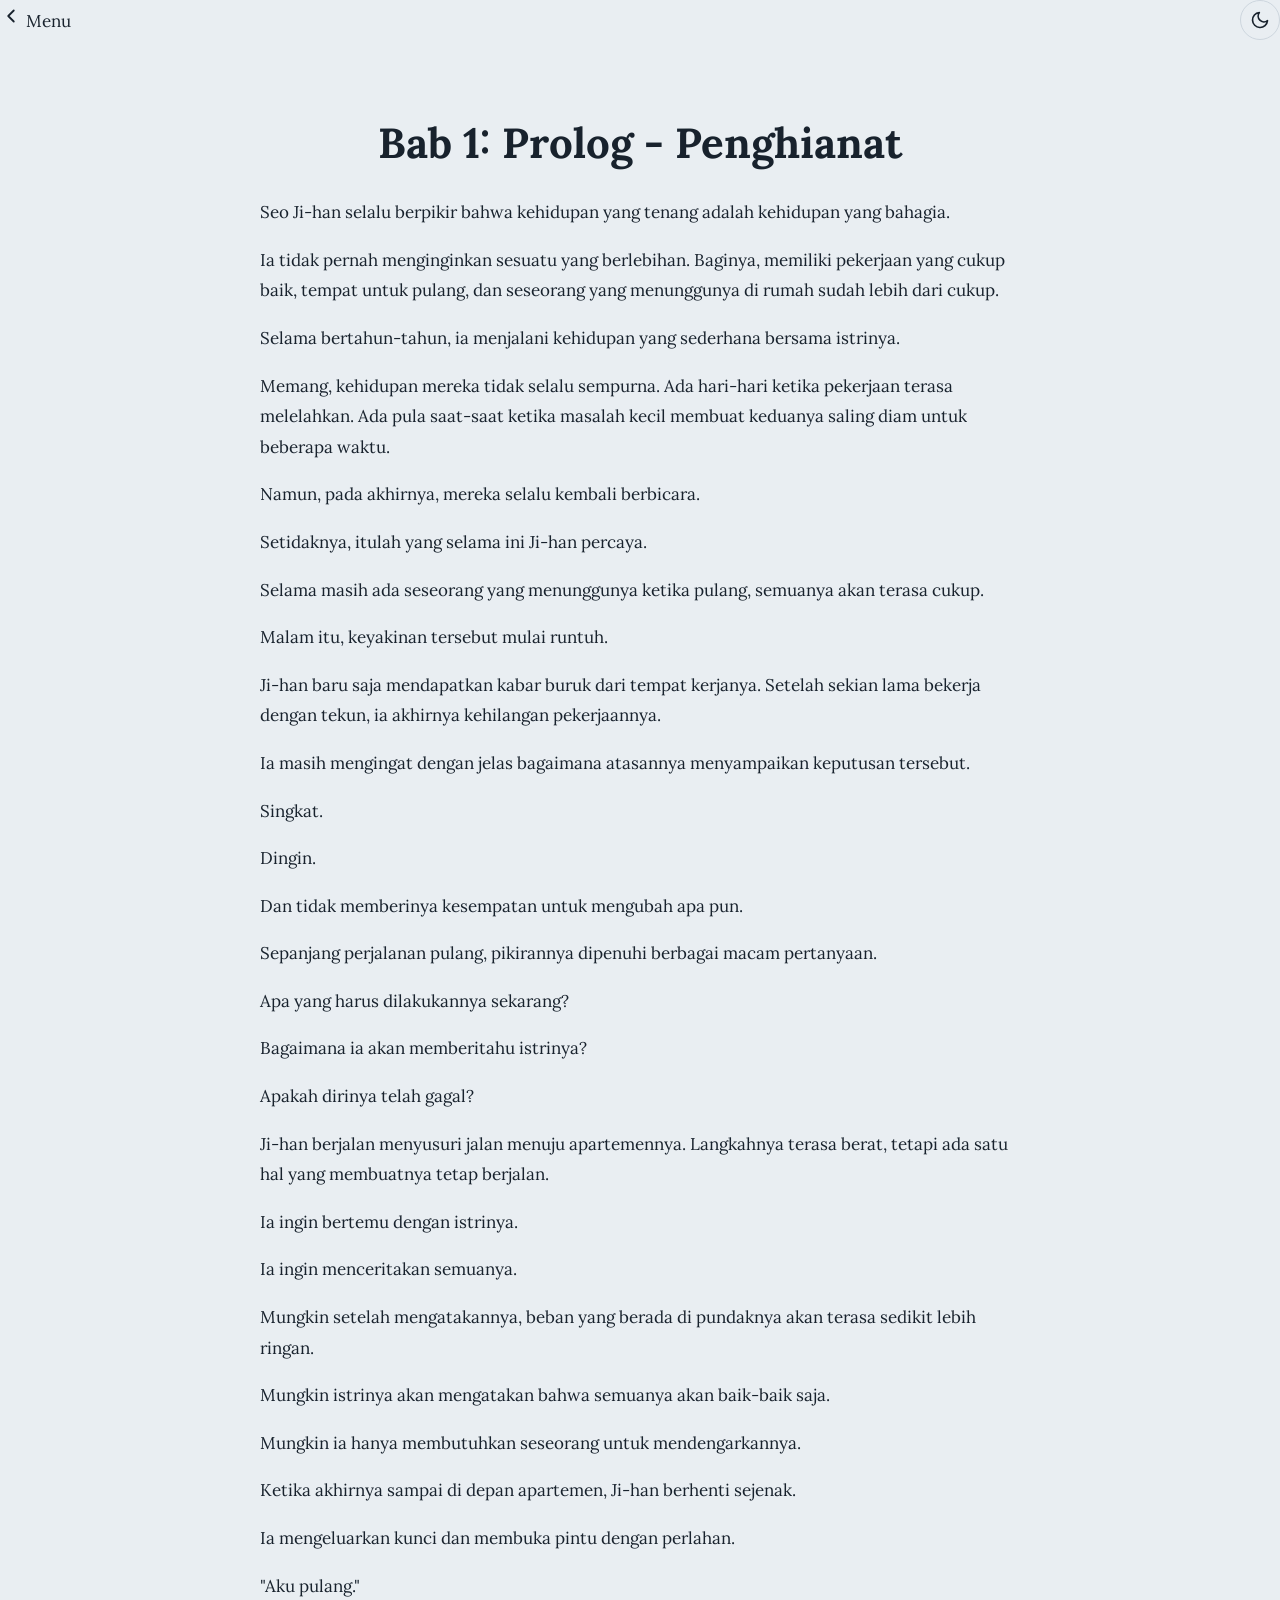
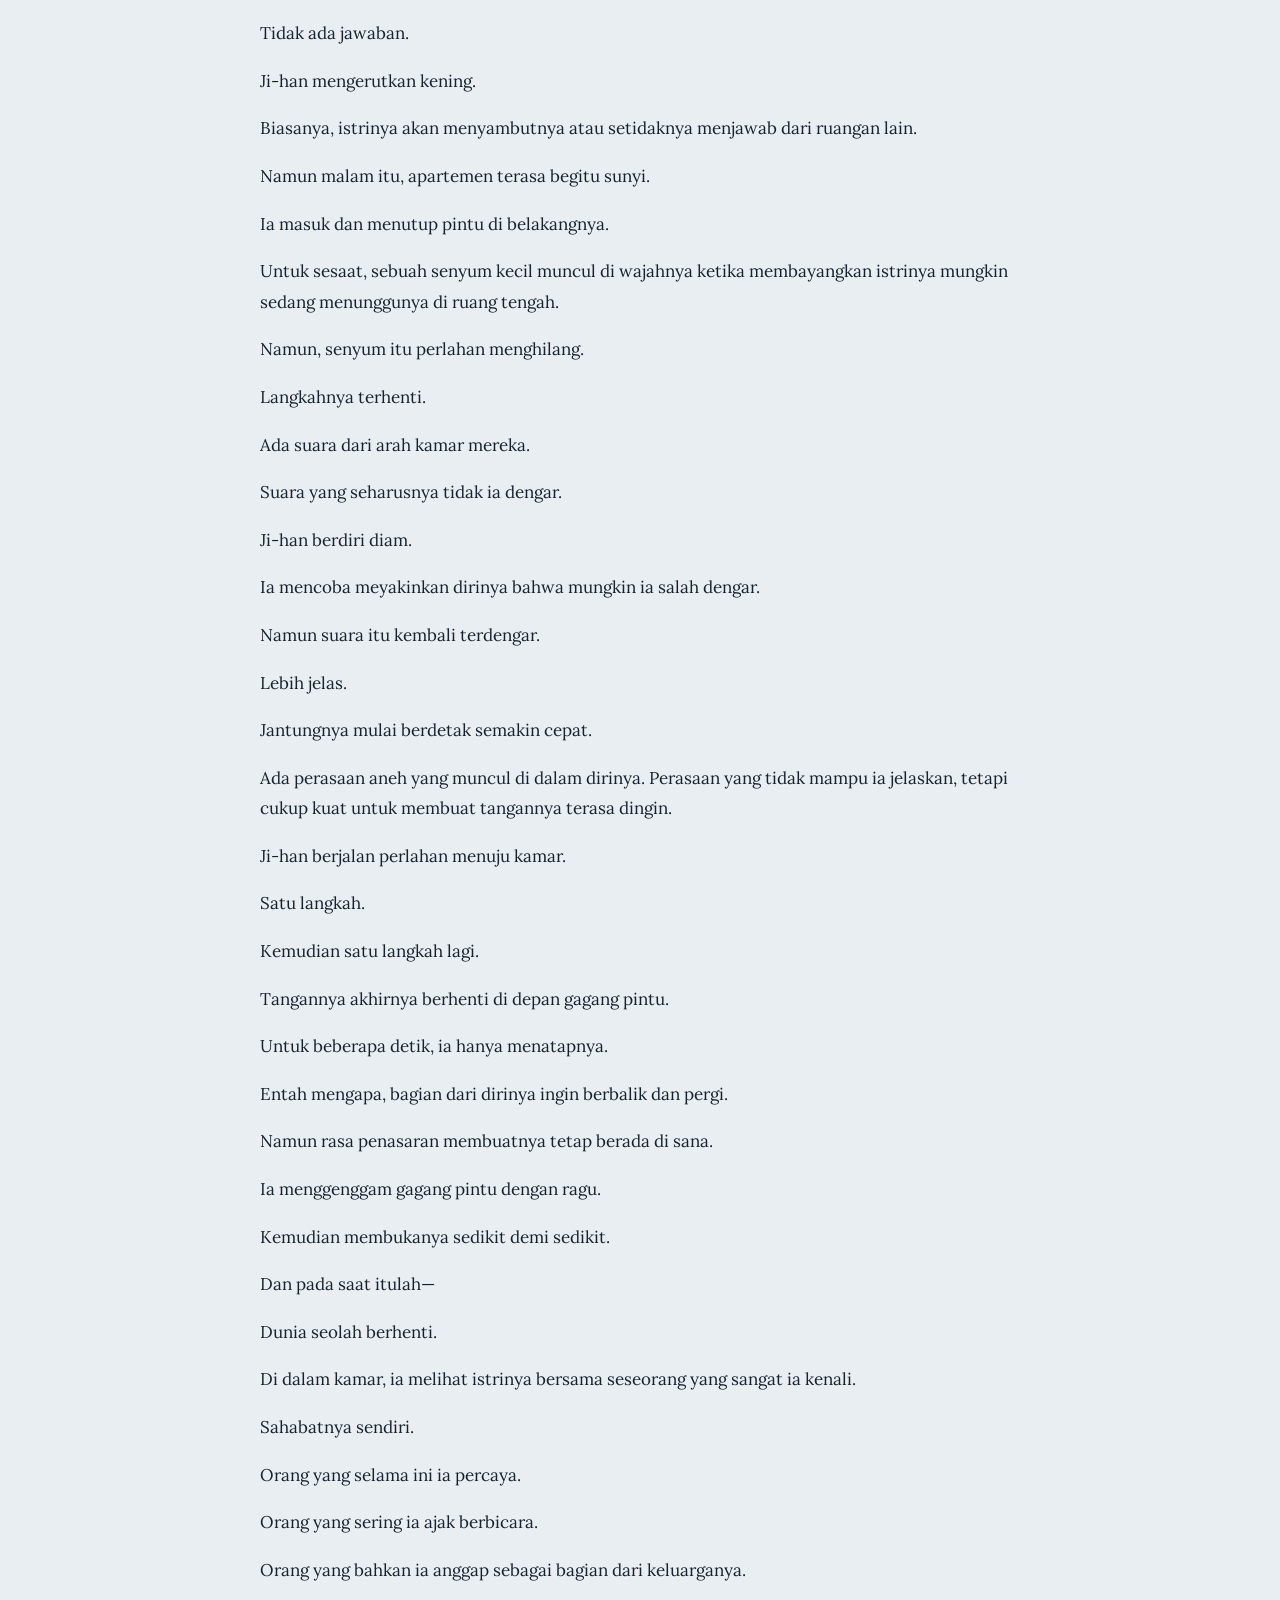
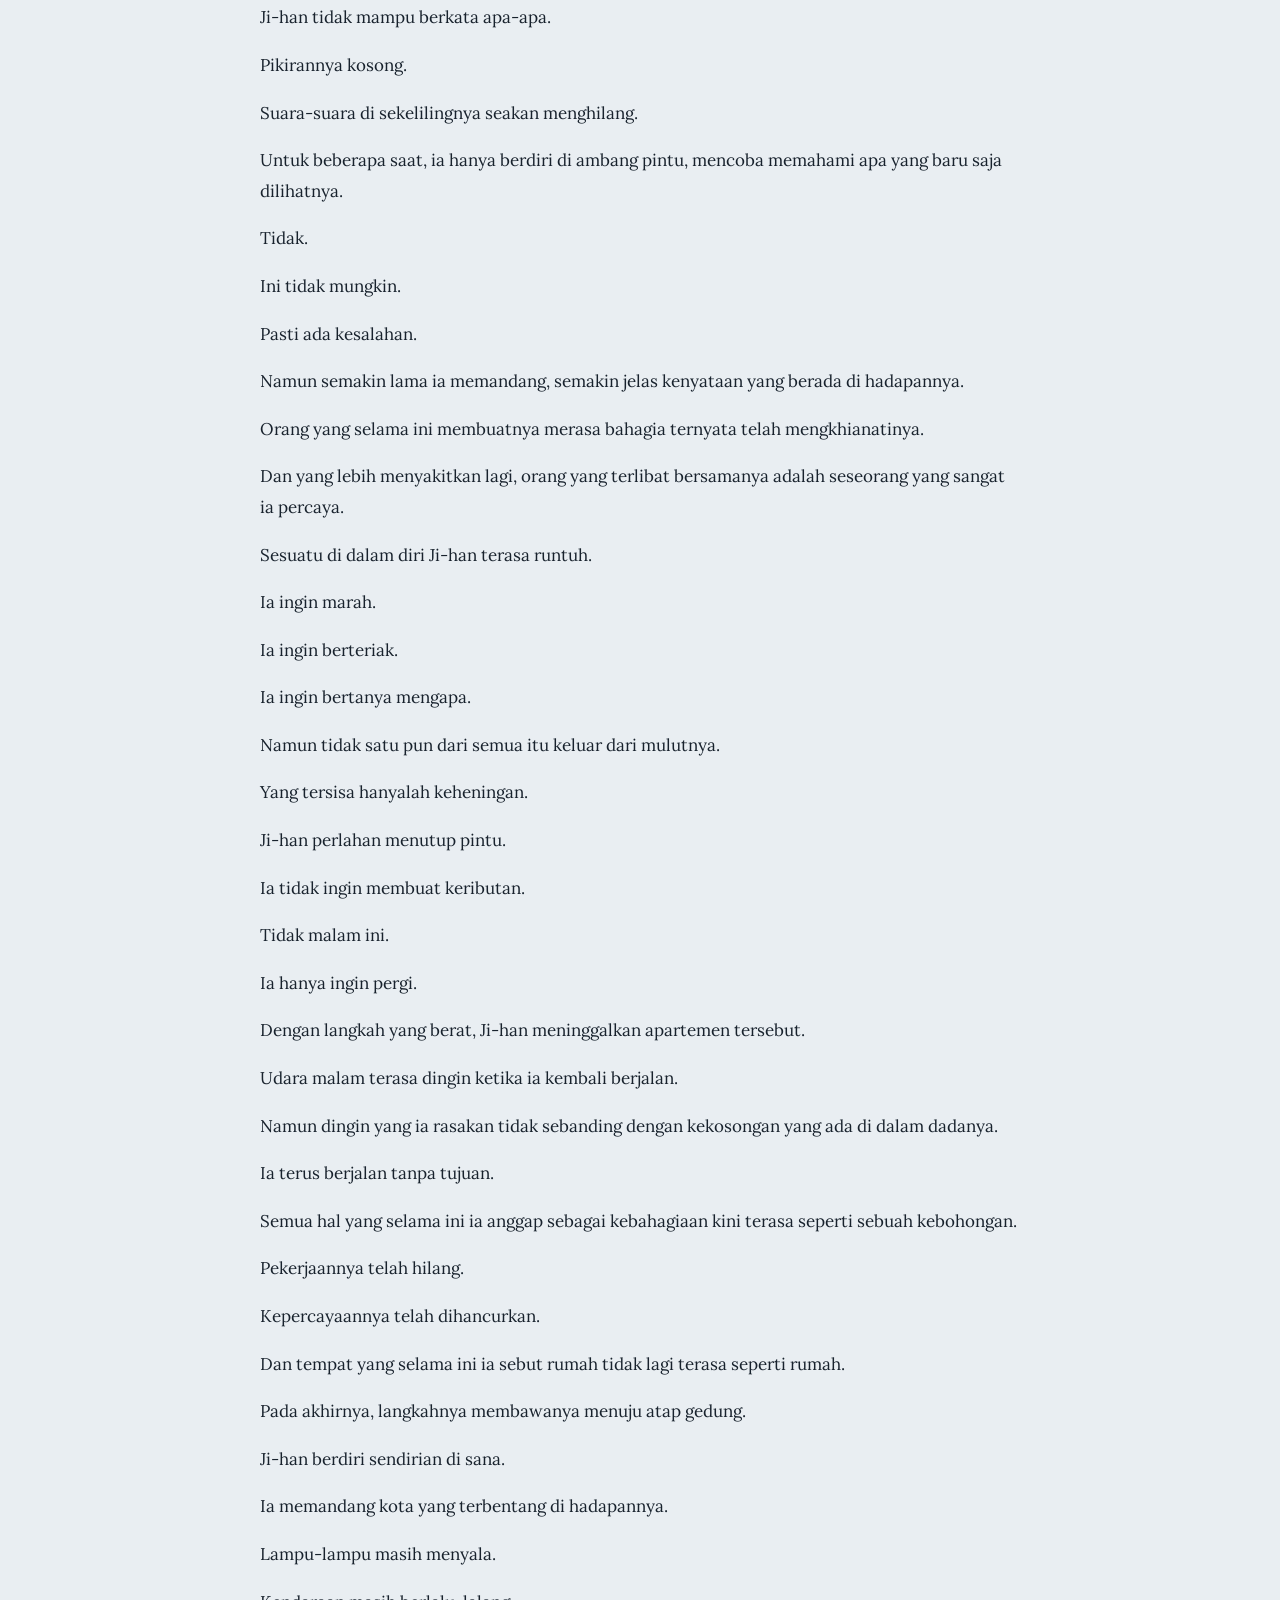
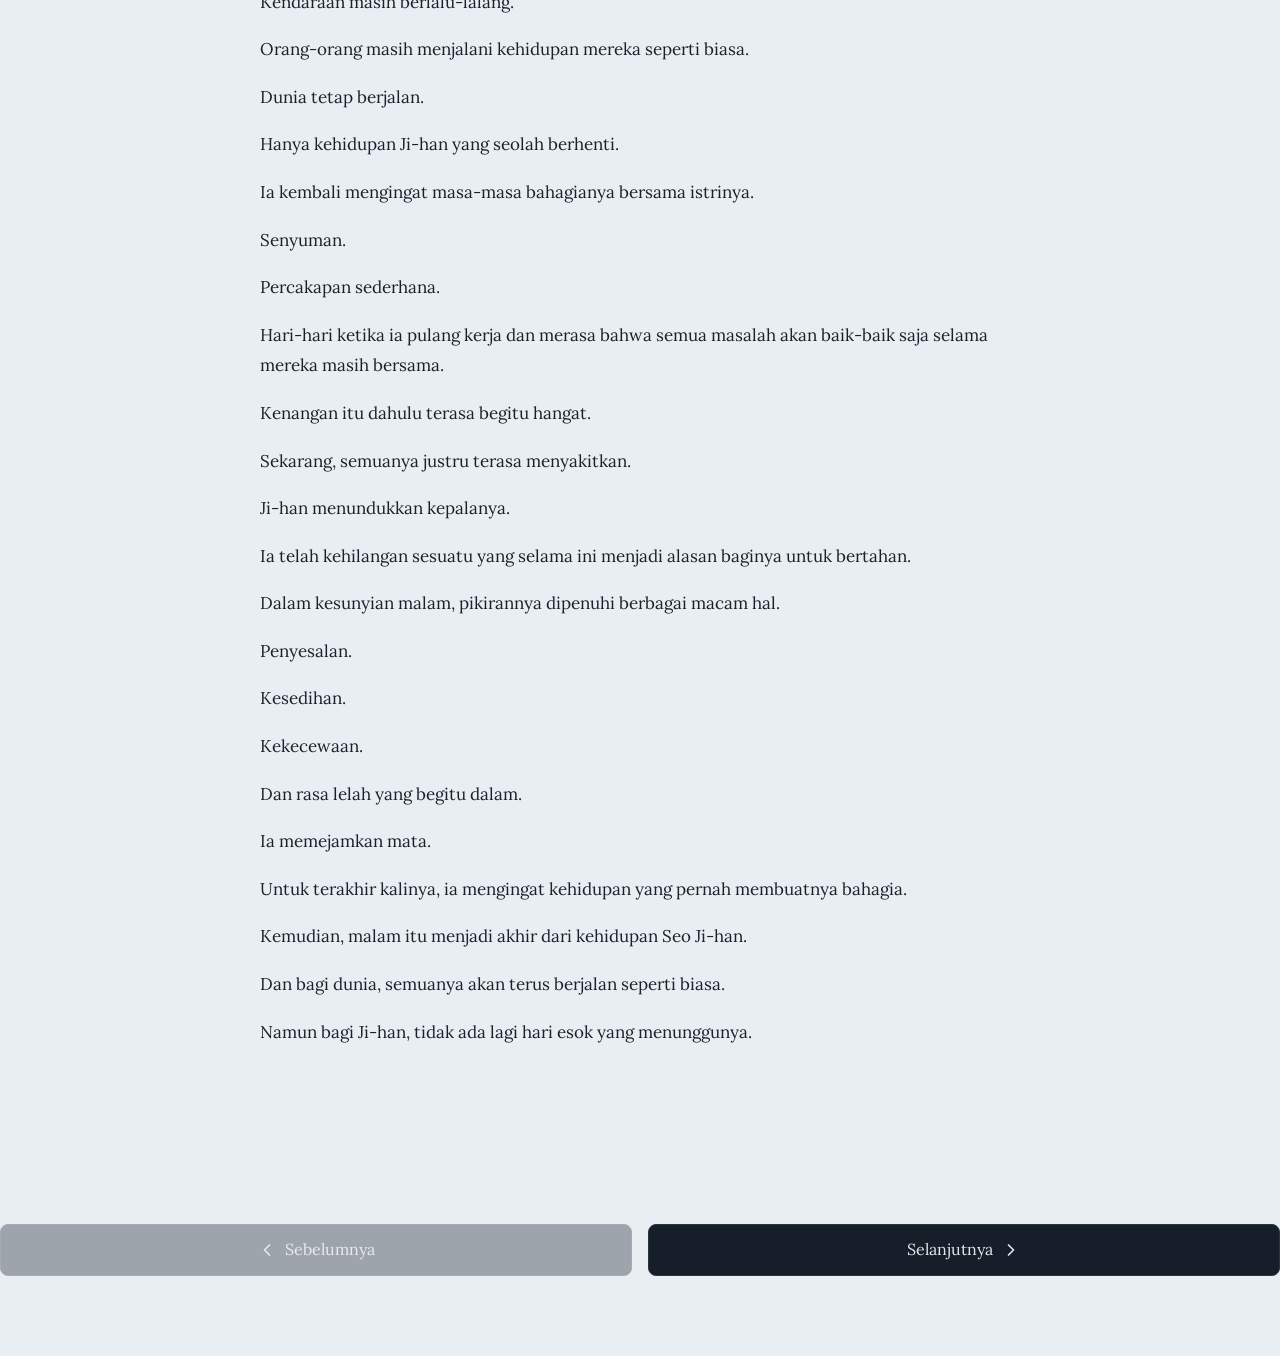
==== novel/bab-1.html @ 95aac651 "Novel" ====
<!DOCTYPE html>
<html lang="id">

<head>
    <meta charset="UTF-8">
    <meta name="viewport" content="width=device-width, initial-scale=1.0">

    <title>Bab 1</title>

    <link rel="stylesheet" href="bab-1.css">
    <link rel="preconnect" href="https://fonts.googleapis.com">
<link rel="preconnect" href="https://fonts.gstatic.com" crossorigin>
<link href="https://fonts.googleapis.com/css2?family=Lora:wght@400;500;600;700&display=swap" rel="stylesheet">
    
</head>

<body>

    <div class="book-top">

        <a href="index.html" class="menu-link">
            <svg viewBox="0 0 24 24" width="22" height="22" aria-hidden="true"
                 style="fill:none;stroke:currentColor;stroke-width:2;stroke-linecap:round;stroke-linejoin:round">
              <path d="M15 18l-6-6 6-6" />
            </svg>
            <span>Menu</span>
          </a>

        <button class="theme-toggle" id="themeToggle" type="button" aria-label="Ganti ke mode gelap">
          <svg class="icon-moon" viewBox="0 0 24 24" width="20" height="20" fill="none" stroke="currentColor" stroke-width="2" stroke-linecap="round" stroke-linejoin="round" aria-hidden="true">
            <path d="M21 12.8A9 9 0 1 1 11.2 3a7 7 0 0 0 9.8 9.8z"/>
          </svg>
          <svg class="icon-sun" viewBox="0 0 24 24" width="20" height="20" fill="none" stroke="currentColor" stroke-width="2" stroke-linecap="round" stroke-linejoin="round" aria-hidden="true">
            <circle cx="12" cy="12" r="4"/>
            <path d="M12 2v2M12 20v2M4.9 4.9l1.4 1.4M17.7 17.7l1.4 1.4M2 12h2M20 12h2M4.9 19.1l1.4-1.4M17.7 6.3l1.4-1.4"/>
          </svg>
        </button>
    </div>


    <main class="novel">

    
        <h1>
           Bab 1: Prolog - Penghianat
        </h1>

        <div class="line"></div>

        <article>

          <article>

            <p>
              Seo Ji-han selalu berpikir bahwa kehidupan yang tenang adalah
              kehidupan yang bahagia.
          </p>

          <p>
              Ia tidak pernah menginginkan sesuatu yang berlebihan. Baginya,
              memiliki pekerjaan yang cukup baik, tempat untuk pulang, dan
              seseorang yang menunggunya di rumah sudah lebih dari cukup.
          </p>

          <p>
              Selama bertahun-tahun, ia menjalani kehidupan yang sederhana
              bersama istrinya.
          </p>

          <p>
              Memang, kehidupan mereka tidak selalu sempurna. Ada hari-hari
              ketika pekerjaan terasa melelahkan. Ada pula saat-saat ketika
              masalah kecil membuat keduanya saling diam untuk beberapa waktu.
          </p>

          <p>
              Namun, pada akhirnya, mereka selalu kembali berbicara.
          </p>

          <p>
              Setidaknya, itulah yang selama ini Ji-han percaya.
          </p>

          <p>
              Selama masih ada seseorang yang menunggunya ketika pulang,
              semuanya akan terasa cukup.
          </p>

          <p>
              Malam itu, keyakinan tersebut mulai runtuh.
          </p>

          <p>
              Ji-han baru saja mendapatkan kabar buruk dari tempat kerjanya.
              Setelah sekian lama bekerja dengan tekun, ia akhirnya kehilangan
              pekerjaannya.
          </p>

          <p>
              Ia masih mengingat dengan jelas bagaimana atasannya
              menyampaikan keputusan tersebut.
          </p>

          <p>
              Singkat.
          </p>

          <p>
              Dingin.
          </p>

          <p>
              Dan tidak memberinya kesempatan untuk mengubah apa pun.
          </p>

          <p>
              Sepanjang perjalanan pulang, pikirannya dipenuhi berbagai
              macam pertanyaan.
          </p>

          <p>
              Apa yang harus dilakukannya sekarang?
          </p>

          <p>
              Bagaimana ia akan memberitahu istrinya?
          </p>

          <p>
              Apakah dirinya telah gagal?
          </p>

          <p>
              Ji-han berjalan menyusuri jalan menuju apartemennya.
              Langkahnya terasa berat, tetapi ada satu hal yang membuatnya
              tetap berjalan.
          </p>

          <p>
              Ia ingin bertemu dengan istrinya.
          </p>

          <p>
              Ia ingin menceritakan semuanya.
          </p>

          <p>
              Mungkin setelah mengatakannya, beban yang berada di pundaknya
              akan terasa sedikit lebih ringan.
          </p>

          <p>
              Mungkin istrinya akan mengatakan bahwa semuanya akan baik-baik
              saja.
          </p>

          <p>
              Mungkin ia hanya membutuhkan seseorang untuk mendengarkannya.
          </p>

          <p>
              Ketika akhirnya sampai di depan apartemen, Ji-han berhenti
              sejenak.
          </p>

          <p>
              Ia mengeluarkan kunci dan membuka pintu dengan perlahan.
          </p>

          <p>
              "Aku pulang."
          </p>

          <p>
              Tidak ada jawaban.
          </p>

          <p>
              Ji-han mengerutkan kening.
          </p>

          <p>
              Biasanya, istrinya akan menyambutnya atau setidaknya menjawab
              dari ruangan lain.
          </p>

          <p>
              Namun malam itu, apartemen terasa begitu sunyi.
          </p>

          <p>
              Ia masuk dan menutup pintu di belakangnya.
          </p>

          <p>
              Untuk sesaat, sebuah senyum kecil muncul di wajahnya ketika
              membayangkan istrinya mungkin sedang menunggunya di ruang
              tengah.
          </p>

          <p>
              Namun, senyum itu perlahan menghilang.
          </p>

          <p>
              Langkahnya terhenti.
          </p>

          <p>
              Ada suara dari arah kamar mereka.
          </p>

          <p>
              Suara yang seharusnya tidak ia dengar.
          </p>

          <p>
              Ji-han berdiri diam.
          </p>

          <p>
              Ia mencoba meyakinkan dirinya bahwa mungkin ia salah dengar.
          </p>

          <p>
              Namun suara itu kembali terdengar.
          </p>

          <p>
              Lebih jelas.
          </p>

          <p>
              Jantungnya mulai berdetak semakin cepat.
          </p>

          <p>
              Ada perasaan aneh yang muncul di dalam dirinya. Perasaan yang
              tidak mampu ia jelaskan, tetapi cukup kuat untuk membuat
              tangannya terasa dingin.
          </p>

          <p>
              Ji-han berjalan perlahan menuju kamar.
          </p>

          <p>
              Satu langkah.
          </p>

          <p>
              Kemudian satu langkah lagi.
          </p>

          <p>
              Tangannya akhirnya berhenti di depan gagang pintu.
          </p>

          <p>
              Untuk beberapa detik, ia hanya menatapnya.
          </p>

          <p>
              Entah mengapa, bagian dari dirinya ingin berbalik dan pergi.
          </p>

          <p>
              Namun rasa penasaran membuatnya tetap berada di sana.
          </p>

          <p>
              Ia menggenggam gagang pintu dengan ragu.
          </p>

          <p>
              Kemudian membukanya sedikit demi sedikit.
          </p>

          <p>
              Dan pada saat itulah—
          </p>

          <p>
              Dunia seolah berhenti.
          </p>

          <p>
              Di dalam kamar, ia melihat istrinya bersama seseorang yang
              sangat ia kenali.
          </p>

          <p>
              Sahabatnya sendiri.
          </p>

          <p>
              Orang yang selama ini ia percaya.
          </p>

          <p>
              Orang yang sering ia ajak berbicara.
          </p>

          <p>
              Orang yang bahkan ia anggap sebagai bagian dari keluarganya.
          </p>

          <p>
              Ji-han tidak mampu berkata apa-apa.
          </p>

          <p>
              Pikirannya kosong.
          </p>

          <p>
              Suara-suara di sekelilingnya seakan menghilang.
          </p>

          <p>
              Untuk beberapa saat, ia hanya berdiri di ambang pintu,
              mencoba memahami apa yang baru saja dilihatnya.
          </p>

          <p>
              Tidak.
          </p>

          <p>
              Ini tidak mungkin.
          </p>

          <p>
              Pasti ada kesalahan.
          </p>

          <p>
              Namun semakin lama ia memandang, semakin jelas kenyataan yang
              berada di hadapannya.
          </p>

          <p>
              Orang yang selama ini membuatnya merasa bahagia ternyata telah
              mengkhianatinya.
          </p>

          <p>
              Dan yang lebih menyakitkan lagi, orang yang terlibat bersamanya
              adalah seseorang yang sangat ia percaya.
          </p>

          <p>
              Sesuatu di dalam diri Ji-han terasa runtuh.
          </p>

          <p>
              Ia ingin marah.
          </p>

          <p>
              Ia ingin berteriak.
          </p>

          <p>
              Ia ingin bertanya mengapa.
          </p>

          <p>
              Namun tidak satu pun dari semua itu keluar dari mulutnya.
          </p>

          <p>
              Yang tersisa hanyalah keheningan.
          </p>

          <p>
              Ji-han perlahan menutup pintu.
          </p>

          <p>
              Ia tidak ingin membuat keributan.
          </p>

          <p>
              Tidak malam ini.
          </p>

          <p>
              Ia hanya ingin pergi.
          </p>

          <p>
              Dengan langkah yang berat, Ji-han meninggalkan apartemen
              tersebut.
          </p>

          <p>
              Udara malam terasa dingin ketika ia kembali berjalan.
          </p>

          <p>
              Namun dingin yang ia rasakan tidak sebanding dengan kekosongan
              yang ada di dalam dadanya.
          </p>

          <p>
              Ia terus berjalan tanpa tujuan.
          </p>

          <p>
              Semua hal yang selama ini ia anggap sebagai kebahagiaan kini
              terasa seperti sebuah kebohongan.
          </p>

          <p>
              Pekerjaannya telah hilang.
          </p>

          <p>
              Kepercayaannya telah dihancurkan.
          </p>

          <p>
              Dan tempat yang selama ini ia sebut rumah tidak lagi terasa
              seperti rumah.
          </p>

          <p>
              Pada akhirnya, langkahnya membawanya menuju atap gedung.
          </p>

          <p>
              Ji-han berdiri sendirian di sana.
          </p>

          <p>
              Ia memandang kota yang terbentang di hadapannya.
          </p>

          <p>
              Lampu-lampu masih menyala.
          </p>

          <p>
              Kendaraan masih berlalu-lalang.
          </p>

          <p>
              Orang-orang masih menjalani kehidupan mereka seperti biasa.
          </p>

          <p>
              Dunia tetap berjalan.
          </p>

          <p>
              Hanya kehidupan Ji-han yang seolah berhenti.
          </p>

          <p>
              Ia kembali mengingat masa-masa bahagianya bersama istrinya.
          </p>

          <p>
              Senyuman.
          </p>

          <p>
              Percakapan sederhana.
          </p>

          <p>
              Hari-hari ketika ia pulang kerja dan merasa bahwa semua masalah
              akan baik-baik saja selama mereka masih bersama.
          </p>

          <p>
              Kenangan itu dahulu terasa begitu hangat.
          </p>

          <p>
              Sekarang, semuanya justru terasa menyakitkan.
          </p>

          <p>
              Ji-han menundukkan kepalanya.
          </p>

          <p>
              Ia telah kehilangan sesuatu yang selama ini menjadi alasan
              baginya untuk bertahan.
          </p>

          <p>
              Dalam kesunyian malam, pikirannya dipenuhi berbagai macam hal.
          </p>

          <p>
              Penyesalan.
          </p>

          <p>
              Kesedihan.
          </p>

          <p>
              Kekecewaan.
          </p>

          <p>
              Dan rasa lelah yang begitu dalam.
          </p>

          <p>
              Ia memejamkan mata.
          </p>

          <p>
              Untuk terakhir kalinya, ia mengingat kehidupan yang pernah
              membuatnya bahagia.
          </p>

          <p>
              Kemudian, malam itu menjadi akhir dari kehidupan Seo Ji-han.
          </p>

          <p>
              Dan bagi dunia, semuanya akan terus berjalan seperti biasa.
          </p>

          <p>
              Namun bagi Ji-han, tidak ada lagi hari esok yang menunggunya.
          </p>
        </article>

        </article>

    </main>


    <script>
      const themeToggle = document.getElementById("themeToggle");
      const root = document.documentElement;
      
      // Ambil tema yang terakhir digunakan
      const savedTheme = localStorage.getItem("theme");
      
      if (savedTheme === "dark") {
          root.setAttribute("data-theme", "dark");
      }
      
      themeToggle.addEventListener("click", function () {
      
          if (root.getAttribute("data-theme") === "dark") {
      
              root.removeAttribute("data-theme");
      
              localStorage.setItem("theme", "light");
      
          } else {
      
              root.setAttribute("data-theme", "dark");
      
              localStorage.setItem("theme", "dark");
      
          }
      
      });
      </script>
<nav class="chapter-nav">
    <!-- Bab 1: belum ada bab sebelumnya -->
    <span class="nav-btn disabled">
      <svg viewBox="0 0 24 24" aria-hidden="true">
        <path d="M15 18l-6-6 6-6" />
      </svg>
      <span>Sebelumnya</span>
    </span>
  
    <a href="bab-2.html" class="nav-btn">
      <span>Selanjutnya</span>
      <svg viewBox="0 0 24 24" aria-hidden="true">
        <path d="M9 6l6 6-6 6" />
      </svg>
    </a>
  </nav>
</body>
</html>
---- novel/bab-1.css ----
:root {
  --frost: #e9eef2;
  --paper: #f7f9fb;
  --ink: #18222d;
  --muted: #5d6b79;
  --line: #cdd6de;
  --signal: #1d5cff;
  --signal-soft: #dce6ff;
  --ribbon: #1d5cff;
  --synopsis: #2c3946;
  --cover-bg: #b9c4ce;
  --cover-edge: #cbd5de;
  --cover-shadow: rgba(24, 34, 45, .45);
  color-scheme: light;

  --display: "Bricolage Grotesque", "Segoe UI", system-ui, sans-serif;
  --text: "Lora", Georgia, "Times New Roman", serif;
}


/* Mode gelap: biru malam, aksen biru dibuat lebih terang agar tetap terbaca */
:root[data-theme="dark"] {
  --frost: #0e151c;
  --paper: #16202a;
  --ink: #e6edf3;
  --muted: #8d9db0;
  --line: #26343f;
  --signal: #7ea2ff;
  --signal-soft: #18284d;
  --ribbon: #3a6dff;
  --synopsis: #c3cfda;
  --cover-bg: #26343f;
  --cover-edge: #1b2733;
  --cover-shadow: rgba(0, 0, 0, .7);
  color-scheme: dark;
}

* { box-sizing: border-box; margin: 0; padding: 0; }

html { scroll-padding-top: 90px; }

body {
  font-family: var(--text);
  font-size: 17px;
  line-height: 1.6;
  color: var(--ink);
  background: var(--frost);
}

a { color: inherit; text-decoration: none; }
:focus-visible { outline: 3px solid var(--signal); outline-offset: 3px; }
[hidden] { display: none !important; }

.sr-only {
  position: absolute; width: 1px; height: 1px;
  overflow: hidden; clip: rect(0 0 0 0); white-space: nowrap;
}

/* ---------- Tata letak ---------- */
.page {
  display: grid;
  grid-template-columns: 300px minmax(0, 1fr);
  gap: 64px;
  max-width: 1040px;
  margin: 0 auto;
  padding: 40px 32px 96px;
}

/* ---------- Kolom buku ---------- */
.book {
  position: sticky;
  top: 40px;
  align-self: start;
}

.book-top {
  display: flex;
  align-items: center;
  justify-content: space-between;
  margin-bottom: 20px;
}

.theme-toggle {
  display: grid;
  place-items: center;
  width: 40px;
  height: 40px;
  color: var(--ink);
  background: transparent;
  border: 1px solid var(--line);
  border-radius: 50%;
  cursor: pointer;
  transition: border-color .15s, color .15s;
}
.theme-toggle:hover { color: var(--signal); border-color: var(--signal); }

/* Tampilkan ikon tujuan: bulan saat terang, matahari saat gelap */
.icon-sun { display: none; }
:root[data-theme="dark"] .icon-sun { display: block; }
:root[data-theme="dark"] .icon-moon { display: none; }

.back {
  display: inline-block;
  font-family: var(--display);
  font-size: 15px;
  color: var(--muted);
}
.back::before { content: "‹ "; }
.back:hover { color: var(--signal); }

.cover-wrap { position: relative; }

.cover {
  display: block;
  width: 100%;
  aspect-ratio: 5 / 7;
  object-fit: cover;
  border-radius: 4px 10px 10px 4px;
  background: var(--cover-bg);
  box-shadow: 6px 10px 0 -2px var(--cover-edge), 0 14px 30px -12px var(--cover-shadow);
}

/* Pita penanda halaman: satu-satunya elemen yang mencolok */
.ribbon {
  position: absolute;
  top: -6px;
  right: 22px;
  width: 64px;
  padding: 14px 8px 26px;
  text-align: center;
  font-family: var(--display);
  font-weight: 700;
  font-size: 13px;
  line-height: 1.2;
  color: #fff;
  background: var(--ribbon);
  clip-path: polygon(0 0, 100% 0, 100% 100%, 50% calc(100% - 12px), 0 100%);
  transition: padding-bottom .2s;
}
.ribbon:hover, .ribbon:focus-visible { padding-bottom: 38px; }

/* ---------- Pengantar ---------- */
.intro h1 {
  font-family: var(--display);
  font-weight: 700;
  font-size: clamp(34px, 5vw, 52px);
  line-height: 1.04;
  letter-spacing: -0.02em;
  max-width: 14ch;
}

.facts {
  display: flex;
  gap: 32px;
  margin: 24px 0 20px;
  padding: 12px 0;
  border-block: 1px solid var(--line);
}
.facts dt { font-size: 13px; color: var(--muted); }
.facts dd { font-family: var(--display); font-weight: 500; font-size: 17px; }

.synopsis { max-width: 58ch; color: var(--synopsis); }

/* ---------- Pencarian ---------- */
.search-bar {
  position: sticky;
  top: 0;
  z-index: 2;
  margin: 40px 0 8px;
  padding: 14px 0;
  background: var(--frost);
}

#search {
  width: 100%;
  padding: 12px 2px;
  font: 500 17px var(--display);
  color: var(--ink);
  background: transparent;
  border: 0;
  border-bottom: 2px solid var(--ink);
  border-radius: 0;
}
#search::placeholder { color: var(--muted); font-weight: 400; }
#search:focus-visible { outline: none; border-bottom-color: var(--signal); }

/* ---------- Daftar bab per episode ---------- */
.episode { margin-top: 36px; }

.episode h2 {
  font-family: var(--display);
  font-weight: 700;
  font-size: 22px;
  letter-spacing: -0.01em;
}
.episode h2 small {
  display: block;
  font: 400 16px var(--text);
  color: var(--muted);
  letter-spacing: 0;
}

.episode ol {
  list-style: none;
  margin-top: 10px;
  border-top: 1px solid var(--ink);
}

.episode li { border-bottom: 1px solid var(--line); }

.episode a {
  display: grid;
  grid-template-columns: 56px 1fr;
  align-items: baseline;
  padding: 14px 8px 14px 0;
  transition: background .15s, padding-left .15s;
}

.episode a b {
  font: 500 15px var(--display);
  font-variant-numeric: tabular-nums;
  color: var(--muted);
}

.episode a:hover,
.episode a:focus-visible {
  background: var(--paper);
  padding-left: 10px;
}
.episode a:hover b { color: var(--signal); }

/* Status baca */
.episode a.read span { color: var(--muted); }
.episode a.current { background: var(--signal-soft); padding-left: 10px; }
.episode a.current b { color: var(--signal); }
.episode a.current span { color: var(--ink); font-weight: 500; }

.empty { margin-top: 32px; color: var(--muted); }

/* ---------- Responsif ---------- */
@media (max-width: 820px) {
  .page { grid-template-columns: 1fr; gap: 32px; padding: 24px 20px 72px; }
  .book { position: static; max-width: 240px; }
  .intro h1 { max-width: none; }
}

@media (prefers-reduced-motion: reduce) {
  * { transition: none !important; }
}

.novel {
  max-width: 1000px;
  margin: 0 auto;
  padding: 50px 40px 100px;
}

.novel article {
  width: 100%;
  max-width: 760px;
  margin: 0 auto;
}

.novel article p {
  margin-bottom: 1em;
  line-height: 1.8;
}

.chapter-number {
  text-align: center;
  font-size: 16px;
  margin-bottom: 8px;
}

.novel h1 {
  text-align: center;
  font-size: 42px;
  margin-bottom: 20px;
}

.chapter-nav {
  display: flex;
  justify-content: space-between;
  gap: 16px;
  margin: 60px 0 80px;
}

.nav-btn {
  flex: 1;
  display: flex;
  align-items: center;
  justify-content: center;
  gap: 8px;
  padding: 12px 20px;
  border: 1px solid #2a3441;
  border-radius: 8px;
  background: #161e29;
  color: #e5e7eb;
  text-decoration: none;
  font-family: inherit;
  font-size: 1rem;
  transition: background 0.2s, border-color 0.2s;
}

.nav-btn svg {
  width: 20px;
  height: 20px;
  fill: none;
  stroke: currentColor;
  stroke-width: 2;
  stroke-linecap: round;
  stroke-linejoin: round;
  transition: transform 0.2s;
}

.nav-btn:hover {
  background: #1f2a38;
  border-color: #3b4a5e;
}

/* panah bergeser sedikit saat di-hover */
.nav-btn:hover:not(.disabled) svg:first-child { transform: translateX(-3px); }
.nav-btn:hover:not(.disabled) svg:last-child  { transform: translateX(3px); }

.nav-btn.disabled {
  opacity: 0.35;
  pointer-events: none;
  cursor: default;
}
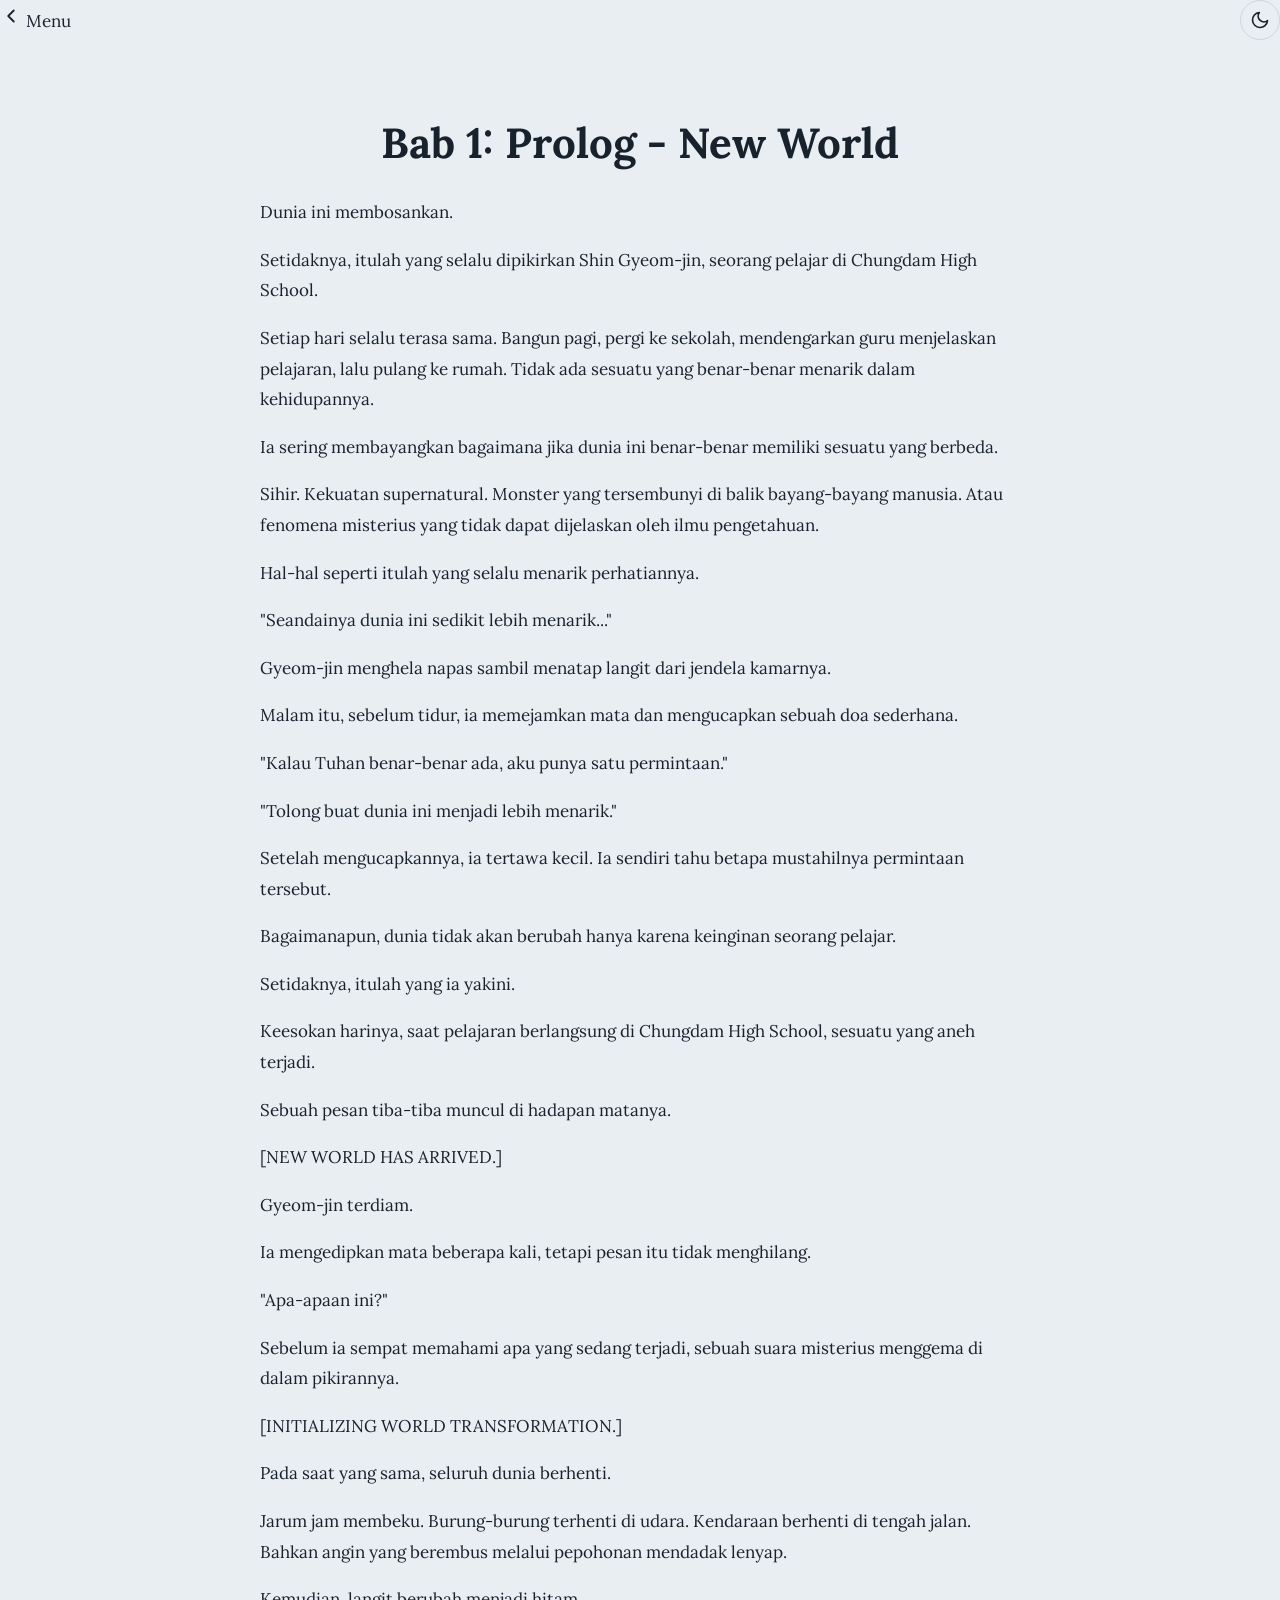
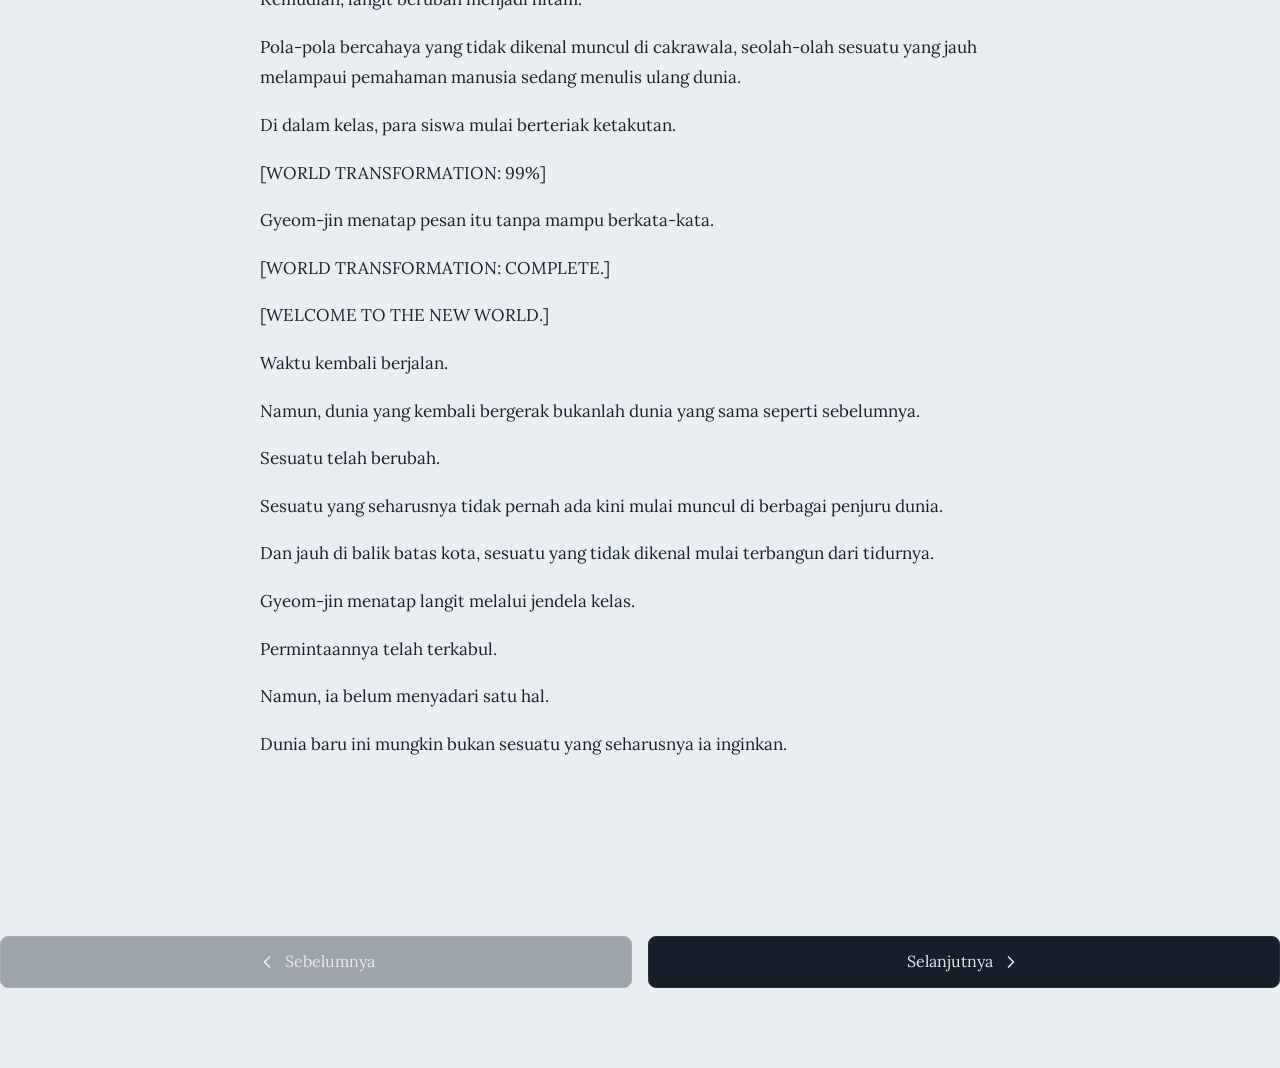
==== commit 7ef844af: "Update bab-1.html" ====
--- a/novel/bab-1.html
+++ b/novel/bab-1.html
@@ -42,7 +42,7 @@
 
     
         <h1>
-           Bab 1: Prolog - Penghianat
+           Bab 1: Prolog - New World
         </h1>
 
         <div class="line"></div>
@@ -51,486 +51,85 @@
 
           <article>
 
-            <p>
-              Seo Ji-han selalu berpikir bahwa kehidupan yang tenang adalah
-              kehidupan yang bahagia.
-          </p>
+           <p>Dunia ini membosankan.</p>
 
-          <p>
-              Ia tidak pernah menginginkan sesuatu yang berlebihan. Baginya,
-              memiliki pekerjaan yang cukup baik, tempat untuk pulang, dan
-              seseorang yang menunggunya di rumah sudah lebih dari cukup.
-          </p>
+<p>Setidaknya, itulah yang selalu dipikirkan Shin Gyeom-jin, seorang pelajar di Chungdam High School.</p>
 
-          <p>
-              Selama bertahun-tahun, ia menjalani kehidupan yang sederhana
-              bersama istrinya.
-          </p>
+<p>Setiap hari selalu terasa sama. Bangun pagi, pergi ke sekolah, mendengarkan guru menjelaskan pelajaran, lalu pulang ke rumah. Tidak ada sesuatu yang benar-benar menarik dalam kehidupannya.</p>
 
-          <p>
-              Memang, kehidupan mereka tidak selalu sempurna. Ada hari-hari
-              ketika pekerjaan terasa melelahkan. Ada pula saat-saat ketika
-              masalah kecil membuat keduanya saling diam untuk beberapa waktu.
-          </p>
+<p>Ia sering membayangkan bagaimana jika dunia ini benar-benar memiliki sesuatu yang berbeda.</p>
 
-          <p>
-              Namun, pada akhirnya, mereka selalu kembali berbicara.
-          </p>
+<p>Sihir. Kekuatan supernatural. Monster yang tersembunyi di balik bayang-bayang manusia. Atau fenomena misterius yang tidak dapat dijelaskan oleh ilmu pengetahuan.</p>
 
-          <p>
-              Setidaknya, itulah yang selama ini Ji-han percaya.
-          </p>
+<p>Hal-hal seperti itulah yang selalu menarik perhatiannya.</p>
 
-          <p>
-              Selama masih ada seseorang yang menunggunya ketika pulang,
-              semuanya akan terasa cukup.
-          </p>
+<p>"Seandainya dunia ini sedikit lebih menarik..."</p>
 
-          <p>
-              Malam itu, keyakinan tersebut mulai runtuh.
-          </p>
+<p>Gyeom-jin menghela napas sambil menatap langit dari jendela kamarnya.</p>
 
-          <p>
-              Ji-han baru saja mendapatkan kabar buruk dari tempat kerjanya.
-              Setelah sekian lama bekerja dengan tekun, ia akhirnya kehilangan
-              pekerjaannya.
-          </p>
+<p>Malam itu, sebelum tidur, ia memejamkan mata dan mengucapkan sebuah doa sederhana.</p>
 
-          <p>
-              Ia masih mengingat dengan jelas bagaimana atasannya
-              menyampaikan keputusan tersebut.
-          </p>
+<p>"Kalau Tuhan benar-benar ada, aku punya satu permintaan."</p>
 
-          <p>
-              Singkat.
-          </p>
+<p>"Tolong buat dunia ini menjadi lebih menarik."</p>
 
-          <p>
-              Dingin.
-          </p>
+<p>Setelah mengucapkannya, ia tertawa kecil. Ia sendiri tahu betapa mustahilnya permintaan tersebut.</p>
 
-          <p>
-              Dan tidak memberinya kesempatan untuk mengubah apa pun.
-          </p>
+<p>Bagaimanapun, dunia tidak akan berubah hanya karena keinginan seorang pelajar.</p>
 
-          <p>
-              Sepanjang perjalanan pulang, pikirannya dipenuhi berbagai
-              macam pertanyaan.
-          </p>
+<p>Setidaknya, itulah yang ia yakini.</p>
 
-          <p>
-              Apa yang harus dilakukannya sekarang?
-          </p>
+<p>Keesokan harinya, saat pelajaran berlangsung di Chungdam High School, sesuatu yang aneh terjadi.</p>
 
-          <p>
-              Bagaimana ia akan memberitahu istrinya?
-          </p>
+<p>Sebuah pesan tiba-tiba muncul di hadapan matanya.</p>
 
-          <p>
-              Apakah dirinya telah gagal?
-          </p>
+<p>[NEW WORLD HAS ARRIVED.]</p>
 
-          <p>
-              Ji-han berjalan menyusuri jalan menuju apartemennya.
-              Langkahnya terasa berat, tetapi ada satu hal yang membuatnya
-              tetap berjalan.
-          </p>
+<p>Gyeom-jin terdiam.</p>
 
-          <p>
-              Ia ingin bertemu dengan istrinya.
-          </p>
+<p>Ia mengedipkan mata beberapa kali, tetapi pesan itu tidak menghilang.</p>
 
-          <p>
-              Ia ingin menceritakan semuanya.
-          </p>
+<p>"Apa-apaan ini?"</p>
 
-          <p>
-              Mungkin setelah mengatakannya, beban yang berada di pundaknya
-              akan terasa sedikit lebih ringan.
-          </p>
+<p>Sebelum ia sempat memahami apa yang sedang terjadi, sebuah suara misterius menggema di dalam pikirannya.</p>
 
-          <p>
-              Mungkin istrinya akan mengatakan bahwa semuanya akan baik-baik
-              saja.
-          </p>
+<p>[INITIALIZING WORLD TRANSFORMATION.]</p>
 
-          <p>
-              Mungkin ia hanya membutuhkan seseorang untuk mendengarkannya.
-          </p>
+<p>Pada saat yang sama, seluruh dunia berhenti.</p>
 
-          <p>
-              Ketika akhirnya sampai di depan apartemen, Ji-han berhenti
-              sejenak.
-          </p>
+<p>Jarum jam membeku. Burung-burung terhenti di udara. Kendaraan berhenti di tengah jalan. Bahkan angin yang berembus melalui pepohonan mendadak lenyap.</p>
 
-          <p>
-              Ia mengeluarkan kunci dan membuka pintu dengan perlahan.
-          </p>
+<p>Kemudian, langit berubah menjadi hitam.</p>
 
-          <p>
-              "Aku pulang."
-          </p>
+<p>Pola-pola bercahaya yang tidak dikenal muncul di cakrawala, seolah-olah sesuatu yang jauh melampaui pemahaman manusia sedang menulis ulang dunia.</p>
 
-          <p>
-              Tidak ada jawaban.
-          </p>
+<p>Di dalam kelas, para siswa mulai berteriak ketakutan.</p>
 
-          <p>
-              Ji-han mengerutkan kening.
-          </p>
+<p>[WORLD TRANSFORMATION: 99%]</p>
 
-          <p>
-              Biasanya, istrinya akan menyambutnya atau setidaknya menjawab
-              dari ruangan lain.
-          </p>
+<p>Gyeom-jin menatap pesan itu tanpa mampu berkata-kata.</p>
 
-          <p>
-              Namun malam itu, apartemen terasa begitu sunyi.
-          </p>
+<p>[WORLD TRANSFORMATION: COMPLETE.]</p>
 
-          <p>
-              Ia masuk dan menutup pintu di belakangnya.
-          </p>
+<p>[WELCOME TO THE NEW WORLD.]</p>
 
-          <p>
-              Untuk sesaat, sebuah senyum kecil muncul di wajahnya ketika
-              membayangkan istrinya mungkin sedang menunggunya di ruang
-              tengah.
-          </p>
+<p>Waktu kembali berjalan.</p>
 
-          <p>
-              Namun, senyum itu perlahan menghilang.
-          </p>
+<p>Namun, dunia yang kembali bergerak bukanlah dunia yang sama seperti sebelumnya.</p>
 
-          <p>
-              Langkahnya terhenti.
-          </p>
+<p>Sesuatu telah berubah.</p>
 
-          <p>
-              Ada suara dari arah kamar mereka.
-          </p>
+<p>Sesuatu yang seharusnya tidak pernah ada kini mulai muncul di berbagai penjuru dunia.</p>
 
-          <p>
-              Suara yang seharusnya tidak ia dengar.
-          </p>
+<p>Dan jauh di balik batas kota, sesuatu yang tidak dikenal mulai terbangun dari tidurnya.</p>
 
-          <p>
-              Ji-han berdiri diam.
-          </p>
+<p>Gyeom-jin menatap langit melalui jendela kelas.</p>
 
-          <p>
-              Ia mencoba meyakinkan dirinya bahwa mungkin ia salah dengar.
-          </p>
+<p>Permintaannya telah terkabul.</p>
 
-          <p>
-              Namun suara itu kembali terdengar.
-          </p>
+<p>Namun, ia belum menyadari satu hal.</p>
 
-          <p>
-              Lebih jelas.
-          </p>
-
-          <p>
-              Jantungnya mulai berdetak semakin cepat.
-          </p>
-
-          <p>
-              Ada perasaan aneh yang muncul di dalam dirinya. Perasaan yang
-              tidak mampu ia jelaskan, tetapi cukup kuat untuk membuat
-              tangannya terasa dingin.
-          </p>
-
-          <p>
-              Ji-han berjalan perlahan menuju kamar.
-          </p>
-
-          <p>
-              Satu langkah.
-          </p>
-
-          <p>
-              Kemudian satu langkah lagi.
-          </p>
-
-          <p>
-              Tangannya akhirnya berhenti di depan gagang pintu.
-          </p>
-
-          <p>
-              Untuk beberapa detik, ia hanya menatapnya.
-          </p>
-
-          <p>
-              Entah mengapa, bagian dari dirinya ingin berbalik dan pergi.
-          </p>
-
-          <p>
-              Namun rasa penasaran membuatnya tetap berada di sana.
-          </p>
-
-          <p>
-              Ia menggenggam gagang pintu dengan ragu.
-          </p>
-
-          <p>
-              Kemudian membukanya sedikit demi sedikit.
-          </p>
-
-          <p>
-              Dan pada saat itulah—
-          </p>
-
-          <p>
-              Dunia seolah berhenti.
-          </p>
-
-          <p>
-              Di dalam kamar, ia melihat istrinya bersama seseorang yang
-              sangat ia kenali.
-          </p>
-
-          <p>
-              Sahabatnya sendiri.
-          </p>
-
-          <p>
-              Orang yang selama ini ia percaya.
-          </p>
-
-          <p>
-              Orang yang sering ia ajak berbicara.
-          </p>
-
-          <p>
-              Orang yang bahkan ia anggap sebagai bagian dari keluarganya.
-          </p>
-
-          <p>
-              Ji-han tidak mampu berkata apa-apa.
-          </p>
-
-          <p>
-              Pikirannya kosong.
-          </p>
-
-          <p>
-              Suara-suara di sekelilingnya seakan menghilang.
-          </p>
-
-          <p>
-              Untuk beberapa saat, ia hanya berdiri di ambang pintu,
-              mencoba memahami apa yang baru saja dilihatnya.
-          </p>
-
-          <p>
-              Tidak.
-          </p>
-
-          <p>
-              Ini tidak mungkin.
-          </p>
-
-          <p>
-              Pasti ada kesalahan.
-          </p>
-
-          <p>
-              Namun semakin lama ia memandang, semakin jelas kenyataan yang
-              berada di hadapannya.
-          </p>
-
-          <p>
-              Orang yang selama ini membuatnya merasa bahagia ternyata telah
-              mengkhianatinya.
-          </p>
-
-          <p>
-              Dan yang lebih menyakitkan lagi, orang yang terlibat bersamanya
-              adalah seseorang yang sangat ia percaya.
-          </p>
-
-          <p>
-              Sesuatu di dalam diri Ji-han terasa runtuh.
-          </p>
-
-          <p>
-              Ia ingin marah.
-          </p>
-
-          <p>
-              Ia ingin berteriak.
-          </p>
-
-          <p>
-              Ia ingin bertanya mengapa.
-          </p>
-
-          <p>
-              Namun tidak satu pun dari semua itu keluar dari mulutnya.
-          </p>
-
-          <p>
-              Yang tersisa hanyalah keheningan.
-          </p>
-
-          <p>
-              Ji-han perlahan menutup pintu.
-          </p>
-
-          <p>
-              Ia tidak ingin membuat keributan.
-          </p>
-
-          <p>
-              Tidak malam ini.
-          </p>
-
-          <p>
-              Ia hanya ingin pergi.
-          </p>
-
-          <p>
-              Dengan langkah yang berat, Ji-han meninggalkan apartemen
-              tersebut.
-          </p>
-
-          <p>
-              Udara malam terasa dingin ketika ia kembali berjalan.
-          </p>
-
-          <p>
-              Namun dingin yang ia rasakan tidak sebanding dengan kekosongan
-              yang ada di dalam dadanya.
-          </p>
-
-          <p>
-              Ia terus berjalan tanpa tujuan.
-          </p>
-
-          <p>
-              Semua hal yang selama ini ia anggap sebagai kebahagiaan kini
-              terasa seperti sebuah kebohongan.
-          </p>
-
-          <p>
-              Pekerjaannya telah hilang.
-          </p>
-
-          <p>
-              Kepercayaannya telah dihancurkan.
-          </p>
-
-          <p>
-              Dan tempat yang selama ini ia sebut rumah tidak lagi terasa
-              seperti rumah.
-          </p>
-
-          <p>
-              Pada akhirnya, langkahnya membawanya menuju atap gedung.
-          </p>
-
-          <p>
-              Ji-han berdiri sendirian di sana.
-          </p>
-
-          <p>
-              Ia memandang kota yang terbentang di hadapannya.
-          </p>
-
-          <p>
-              Lampu-lampu masih menyala.
-          </p>
-
-          <p>
-              Kendaraan masih berlalu-lalang.
-          </p>
-
-          <p>
-              Orang-orang masih menjalani kehidupan mereka seperti biasa.
-          </p>
-
-          <p>
-              Dunia tetap berjalan.
-          </p>
-
-          <p>
-              Hanya kehidupan Ji-han yang seolah berhenti.
-          </p>
-
-          <p>
-              Ia kembali mengingat masa-masa bahagianya bersama istrinya.
-          </p>
-
-          <p>
-              Senyuman.
-          </p>
-
-          <p>
-              Percakapan sederhana.
-          </p>
-
-          <p>
-              Hari-hari ketika ia pulang kerja dan merasa bahwa semua masalah
-              akan baik-baik saja selama mereka masih bersama.
-          </p>
-
-          <p>
-              Kenangan itu dahulu terasa begitu hangat.
-          </p>
-
-          <p>
-              Sekarang, semuanya justru terasa menyakitkan.
-          </p>
-
-          <p>
-              Ji-han menundukkan kepalanya.
-          </p>
-
-          <p>
-              Ia telah kehilangan sesuatu yang selama ini menjadi alasan
-              baginya untuk bertahan.
-          </p>
-
-          <p>
-              Dalam kesunyian malam, pikirannya dipenuhi berbagai macam hal.
-          </p>
-
-          <p>
-              Penyesalan.
-          </p>
-
-          <p>
-              Kesedihan.
-          </p>
-
-          <p>
-              Kekecewaan.
-          </p>
-
-          <p>
-              Dan rasa lelah yang begitu dalam.
-          </p>
-
-          <p>
-              Ia memejamkan mata.
-          </p>
-
-          <p>
-              Untuk terakhir kalinya, ia mengingat kehidupan yang pernah
-              membuatnya bahagia.
-          </p>
-
-          <p>
-              Kemudian, malam itu menjadi akhir dari kehidupan Seo Ji-han.
-          </p>
-
-          <p>
-              Dan bagi dunia, semuanya akan terus berjalan seperti biasa.
-          </p>
-
-          <p>
-              Namun bagi Ji-han, tidak ada lagi hari esok yang menunggunya.
-          </p>
+<p>Dunia baru ini mungkin bukan sesuatu yang seharusnya ia inginkan.</p>
         </article>
 
         </article>
